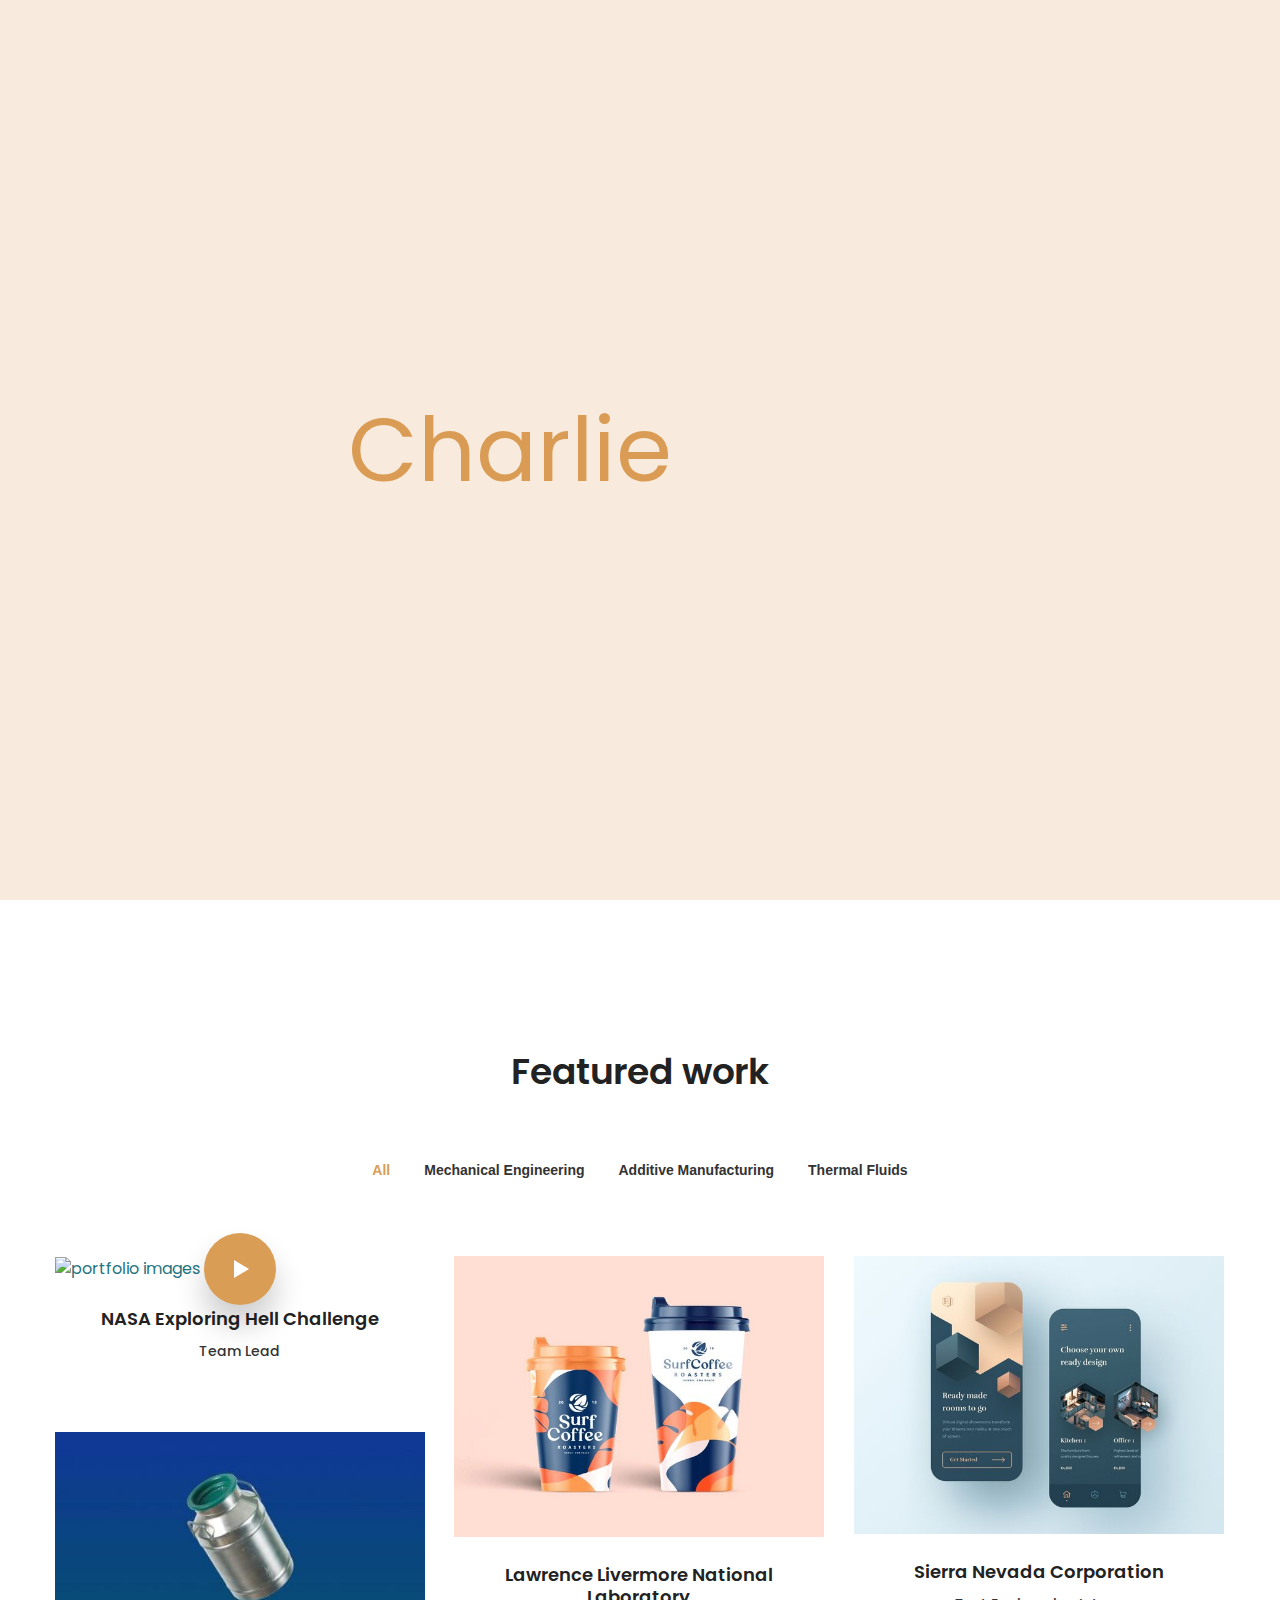
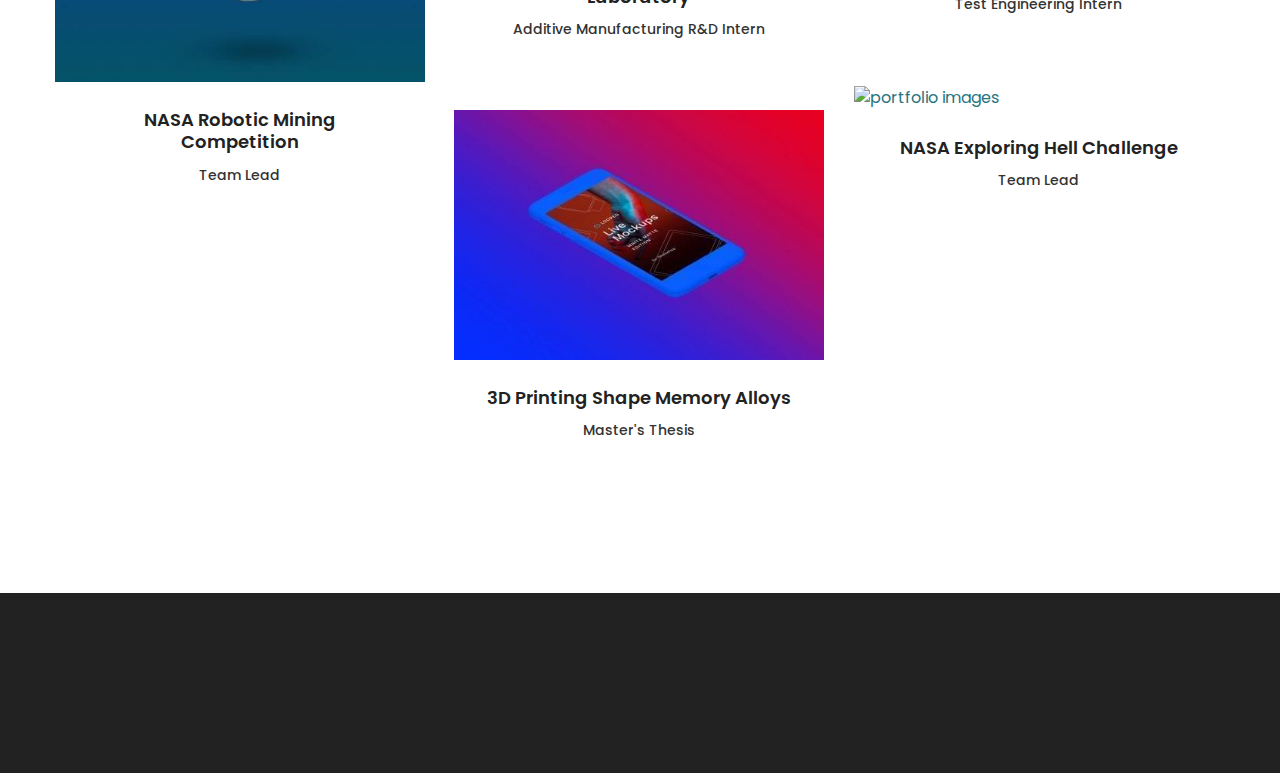
==== index.html @ 4f5d6d0c "imgs" ====
<!DOCTYPE html>
<html class="no-js" lang="en">
<head>
	<meta charset="utf-8">
	<meta content="ie=edge" http-equiv="x-ua-compatible">
	<!-- Title -->
	<title> Charlie Fuller Portfolio</title>
	<meta content="Currently seeking engineering opportunities beginning January 2021." name="description">
	<meta content="width=device-width, initial-scale=1, shrink-to-fit=no" name="viewport">
	<!-- Favicon -->
	<link href="img/cf_wt_blogo_846_icon.ico" rel="shortcut icon" type="image/x-icon">
	<link href="img/icon.png" rel="apple-touch-icon">
	<!-- Plugins -->
	<link href="css/bootstrap.min.css" rel="stylesheet">
	<link href="css/plugins.css" rel="stylesheet">
	<!-- Style Css -->
	<link href="style.css" rel="stylesheet">
	<!-- Custom Styles -->
	<link href="css/custom.css" rel="stylesheet">
</head>

	<!-- Body Note: Change color, font, background by incrementing classes; 
		template-color-44(max), template-font-8(max), bg_color--44(max) -->
			 
<body class="home template-color-37 template-font-1">
	<!-- Wrapper -->
	<div class="wrapper" id="wrapper">
		<!-- Header -->
		<header class="br_header header-default header-transparent header-bar position-from--top light-logo--version haeder-fixed-width haeder-fixed-150 headroom--sticky header-mega-menu clearfix">
			<div class="container-fluid">
				<div class="row">
					<div class="col-12">
						<div class="header__wrapper">
							<!-- Header Left -->
							<div class="header-left">
							</div><!-- Mainmenu Wrap -->
							<!-- Header Right -->
							<div class="header-right">
							</div>
						</div>
					</div>
				</div>
			</div>
		</header><!--// Header -->

		<!-- Page Content -->
		<main class="page-content">
			<!-- Start Slider -->
			<div class="bently-slider-area" id="slider">
				<div class="fullscreen-slider-activation slick-dot-vertical-center">
					<div class="bently-element-carousel" data-slick-options='{ "spaceBetween": 0, "slidesToShow": 1, "slidesToScroll": 1, "arrows": false, "infinite": true, "dots": true }' data-slick-responsive='[ {"breakpoint":768, "settings": {"slidesToShow": 1}}, {"breakpoint":577, "settings": {"slidesToShow": 1}}, {"breakpoint":481, "settings": {"slidesToShow": 1}} ]'>
						<!-- Start Single Slider -->
						<div class="slide-portfolio-single fullscreen d-flex align-items-center bg_image--12" data-overlay="2">
							<div class="content text-center resume-slider-content">
								<h1 class="heading heading-h1 text-white"><span class="theme-color">Charlie</span> Fuller</h1>
							</div>
						</div>
						<!-- End Single Slider -->
					</div>
				</div>
			</div>
			<!-- End Slider -->
  			<!-- Start About us -->
			<!-- <div class="bently-what-do-area ptb--160 ptb-md--80 ptb-sm--60 bg_color--1">
				<div class="container">
					<div class="row">
						<div class="col-lg-10 offset-lg-2">
							<div class="bently-section-title wow move-up animate" style="visibility: visible; opacity: 0; animation-name: moveVertical;">
								<h5 class="heading heading-h5 yellow-color-2">About Us</h5>
								<div class="title-separator w--80 color-red"></div>
								<h3 class="heading heading-h3 line-height-1-42">Spreading love<br>
								into every businesses</h3>
							</div>
						</div>
					</div>
					<div class="row mt--20 mt_sm--5 mt_md--5">
						<div class="col-lg-4 offset-lg-2">
							<div class="what-do mt--40">
								<div class="content">
									<h5 class="heading heading-h5 yellow-color-2 wow move-up animate" style="visibility: visible; opacity: 0; animation-name: moveVertical;">Responsive design</h5>
									<div class="bkseparator--20"></div>
									<p class="bk_pra wow move-up animate" style="visibility: visible; opacity: 0; animation-name: moveVertical;">Lorem ipsum dolor sit amet, consectetur adipiscing elit. Morbi et arcu at quam hendrerit semper nec quis felis. Suspendisse ut viverra ipsum, ut lobortis est. </p>
								</div>
							</div>
						</div>
						<div class="col-lg-4 offset-lg-1">
							<div class="what-do mt--40">
								<div class="content">
									<h5 class="heading heading-h5 yellow-color-2 wow move-up animate" style="visibility: visible; opacity: 0; animation-name: moveVertical;">Unique designs</h5>
									<div class="bkseparator--20"></div>
									<p class="bk_pra wow move-up animate" style="visibility: visible; opacity: 0; animation-name: moveVertical;">Lorem ipsum dolor sit amet, consectetur adipiscing elit. Morbi et arcu at quam hendrerit semper nec quis felis. Suspendisse ut viverra ipsum, ut lobortis est. </p>
								</div>
							</div>
						</div>
					</div>
				</div>
			</div> -->
			<!-- End About us -->
			
			<!-- Start Portfolio -->
			<div class="bk-portfolio-with-caption-area pt--150 pt_md--80 pt_sm--60 pb--80 pb_md--50 pb_sm--30 bg_color--1 poss_relative bk-masonary-wrapper">
				<div class="container">
					<div class="row">
						<div class="col-lg-12">
							<div class="bently-section-title text-center mb--60">
								<h3 class="heading heading-h3">Featured work</h3>
							</div>
						</div>
					</div>
					<div class="row">
						<div class="col-lg-12">
							<div class="messonry-button text-center mb--70">
								<button class="is-checked" data-filter="*"><span class="filter-text">All</span><span class="filter-counter">6</span></button> <button data-filter=".cat--1"><span class="filter-text">Mechanical Engineering</span> <span class="filter-counter">3</span></button> <button data-filter=".cat--2"><span class="filter-text">Additive Manufacturing</span> <span class="filter-counter">2</span></button> <button data-filter=".cat--3"><span class="filter-text">Thermal Fluids</span> <span class="filter-counter">4</span></button>
							</div>
						</div>
					</div>
					<div class="row">
						<div class="col-lg-12">
							<div class="portfolio-grid-metro6 mesonry-list" style="position: relative; height: 803.906px;">
								<div class="resizer" style="position: absolute; left: 0%; top: 0px;"></div><!-- Start Single Portfolio -->
								<div class="portfolio-33-33 cat--1 cat--4" style="position: absolute; left: 0%; top: 0px;">
									<div class="portfolio with-caption">
										<div class="thumb video-with-thumb">
											<a href="portfolio-details.html"><img alt="portfolio images" src="img/portfolio/caption-10.jpg"></a> 
											<!-- Start Single Popup -->
											<div class="video-btn position--center">
												<a class="play__btn" href="https://www.youtube.com/watch?v=ppd2tZZ_DbY">
												<div class="video-icon yellow-color-2"></div></a>
											</div>
											<!-- End Single Popup -->
										</div>
										<div class="caption-bottom text-center">
											<div class="info">
												<h5 class="heading heading-h5"><a href="portfolio-details.html">NASA Exploring Hell Challenge</a></h5>
												<p class="bk_pra">Team Lead</p>
											</div>
										</div>
									</div>
								</div>
								<!-- End Single Portfolio -->
								<!-- Start Single Portfolio -->
								<div class="portfolio-33-33 cat--2 cat--4" style="position: absolute; left: 33.25%; top: 0px;">
									<div class="portfolio with-caption">
										<div class="thumb">
											<a href="portfolio-details.html"><img alt="portfolio images" src="img/portfolio/caption-2.jpg"></a>
										</div>
										<div class="caption-bottom text-center">
											<div class="info">
												<h5 class="heading heading-h5"><a href="portfolio-details.html">Lawrence Livermore National Laboratory</a></h5>
												<p class="bk_pra">Additive Manufacturing R&D Intern</p>
											</div>
										</div>
									</div>
								</div>
								<!-- End Single Portfolio -->
								<!-- Start Single Portfolio -->
								<div class="portfolio-33-33 cat--1 cat--3" style="position: absolute; left: 66.5833%; top: 0px;">
									<div class="portfolio with-caption">
										<div class="thumb">
											<a href="portfolio-details.html"><img alt="portfolio images" src="img/portfolio/caption-3.jpg"></a>
										</div>
										<div class="caption-bottom text-center">
											<div class="info">
												<h5 class="heading heading-h5"><a href="portfolio-details.html">Sierra Nevada Corporation</a></h5>
												<p class="bk_pra">Test Engineering Intern</p>
											</div>
										</div>
									</div>
								</div>
								<!-- End Single Portfolio -->
								<!-- Start Single Portfolio -->
								<div class="portfolio-33-33 cat--1 cat--3 cat--4" style="position: absolute; left: 0%; top: 401px;">
									<div class="portfolio with-caption">
										<div class="thumb video-with-thumb">
											<a href="portfolio-details.html"><img alt="portfolio images" src="img/portfolio/caption-4.jpg"></a> 
										</div>
										<div class="caption-bottom text-center">
											<div class="info">
												<h5 class="heading heading-h5"><a href="portfolio-details.html">NASA Robotic Mining Competition</a></h5>
												<p class="bk_pra">Team Lead</p>
											</div>
										</div>
									</div>
								</div>
								<!-- End Single Portfolio -->
								<!-- Start Single Portfolio -->
								<div class="portfolio-33-33 cat--2 cat--3 cat--4" style="position: absolute; left: 33.25%; top: 401px;">
									<div class="portfolio with-caption">
										<div class="thumb">
											<a href="portfolio-details.html"><img alt="portfolio images" src="img/portfolio/caption-10.jpg"></a>
										</div>
										<div class="caption-bottom text-center">
											<div class="info">
												<h5 class="heading heading-h5"><a href="portfolio-details.html">NASA Exploring Hell Challenge</a></h5>
												<p class="bk_pra">Team Lead</p>
											</div>
										</div>
									</div>
								</div>
								<!-- End Single Portfolio -->
								<!-- Start Single Portfolio -->
								<div class="portfolio-33-33 cat--3 cat--4" style="position: absolute; left: 66.5833%; top: 401px;">
									<div class="portfolio with-caption">
										<div class="thumb">
											<a href="portfolio-details.html"><img alt="portfolio images" src="img/portfolio/caption-6.jpg"></a>
										</div>
										<div class="caption-bottom text-center">
											<div class="info">
												<h5 class="heading heading-h5"><a href="portfolio-details.html">3D Printing Shape Memory Alloys</a></h5>
												<p class="bk_pra">Master's Thesis</p>
											</div>
										</div>
									</div>
								</div>
								<!-- End Single Portfolio -->
							</div>
						</div>
					</div>
				</div>
			</div>
			<!-- End Portfolio -->
			
		</main>
		<!--// Page Content -->
		<!-- Footer -->
		<footer class="page-footer bg_color--7 pl--150 pr--150 pl_lg--30 pr_lg--30 pl_md--30 pr_md--30 pl_sm--5 pr_sm--5" id="bk-footer">
			<!-- Start Footer Top Area -->
			<div class="bk-footer-inner pt--150 pb--30 pt_sm--100">
				<div class="container">
					<div class="row">
					</div>
				</div>
			</div><!-- Start Footer Top Area -->
		</footer><!--// Footer -->
	</div><!--// Wrapper -->
	<!-- Js Files -->
	<script src="js/vendor/modernizr-3.6.0.min.js">
	</script> 
	<script src="js/vendor/jquery.min.js">
	</script> 
	<script src="js/popper.min.js">
	</script> 
	<script src="js/bootstrap.min.js">
	</script> 
	<script src="js/plugins.js">
	</script> 
	<script src="js/main.js">
	</script> 
</body>
</html>
---- css/plugins.css ----
/*********************************************************************************

	Template Name: Template Full Name Here
	Description: A perfect template to build beautiful and unique medical websites. It comes with nice and clean design.
	Version: 1.0

	Note: This is plugins css.

**********************************************************************************/


@import '../fonts/fontawesome-free/css/all.css';
@import 'meanmenu.css';
@import 'slick.min.css';
@import 'ionicons.css';
@import 'cerebrisans.css';
@import 'comic_sans_ms.css';
@import 'lauis.css';
@import 'swiper.css';
@import 'linea-font.css';
@import 'count-flip.css';
@import 'animation.css';
@import 'lightbox.css';
@import 'justify.css';
@import 'animated-text.css';
@import 'jquery-ui.css';
@import 'plyr.css';
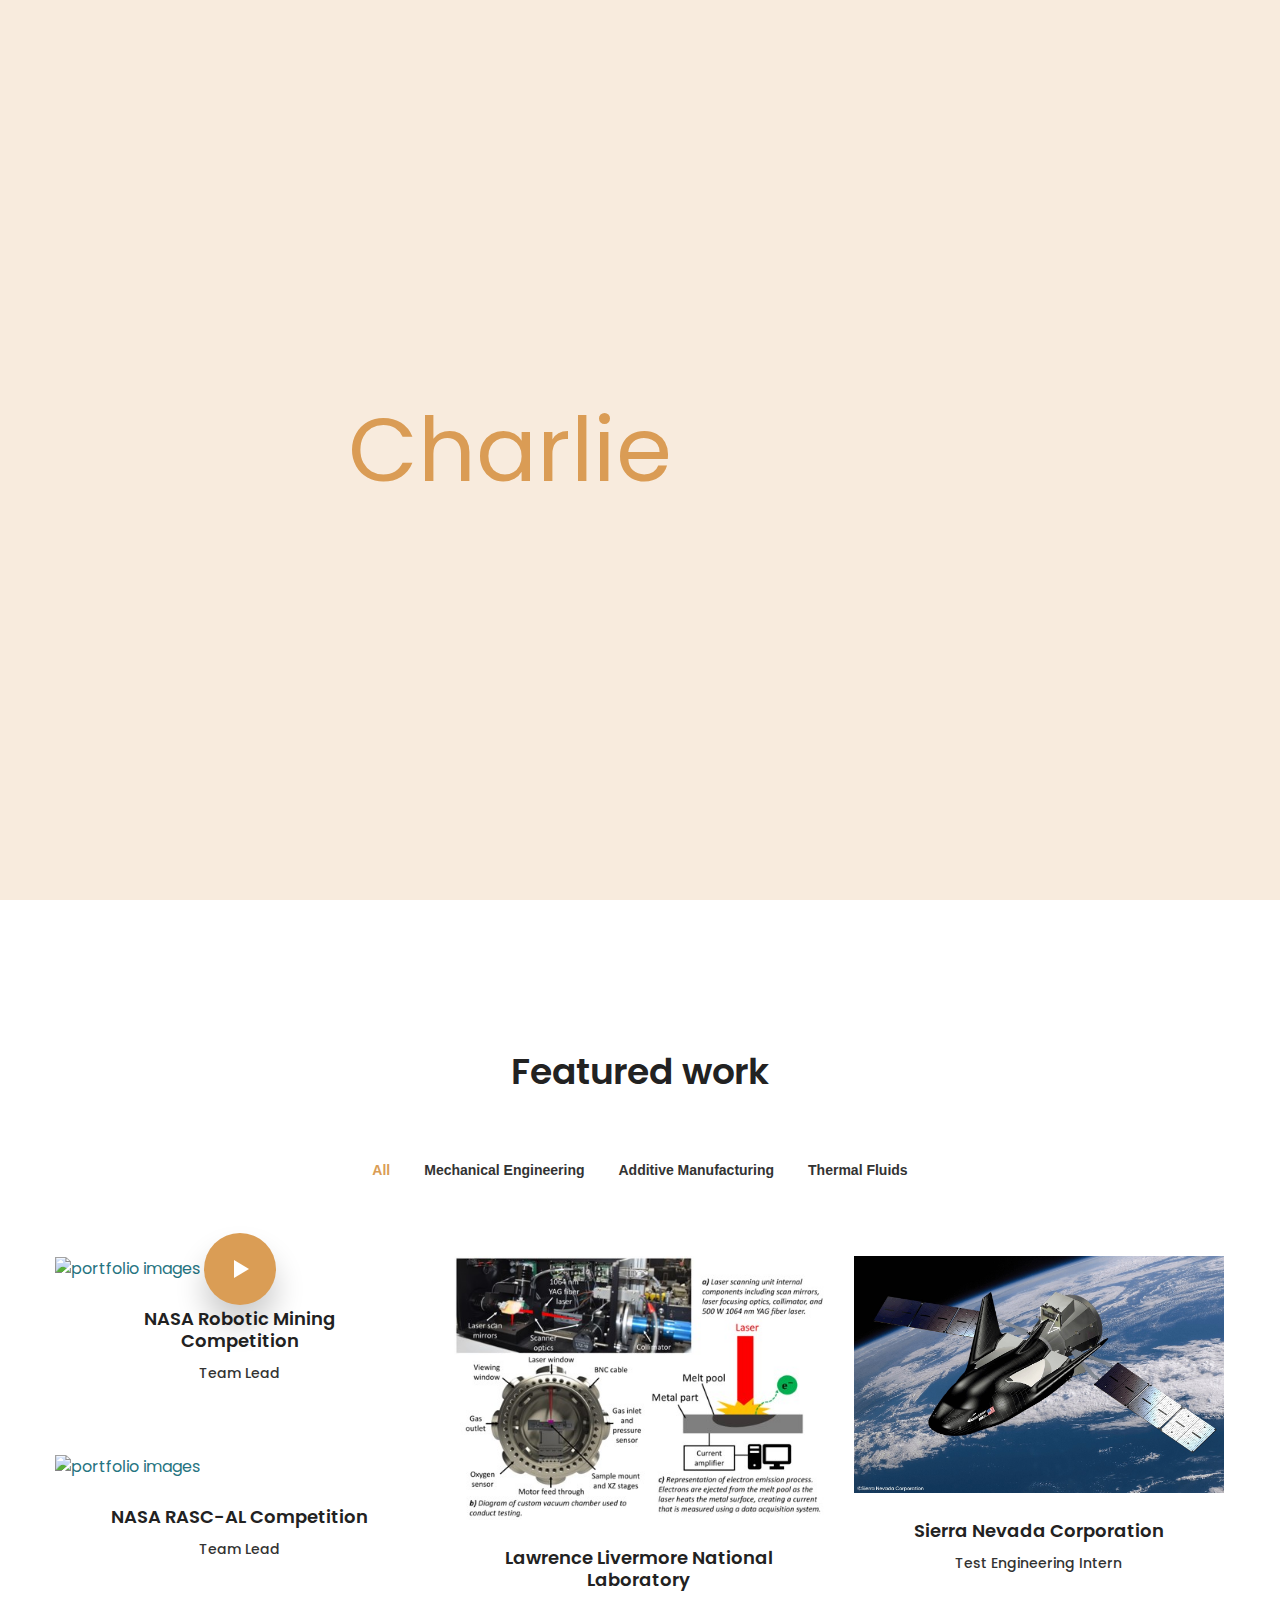
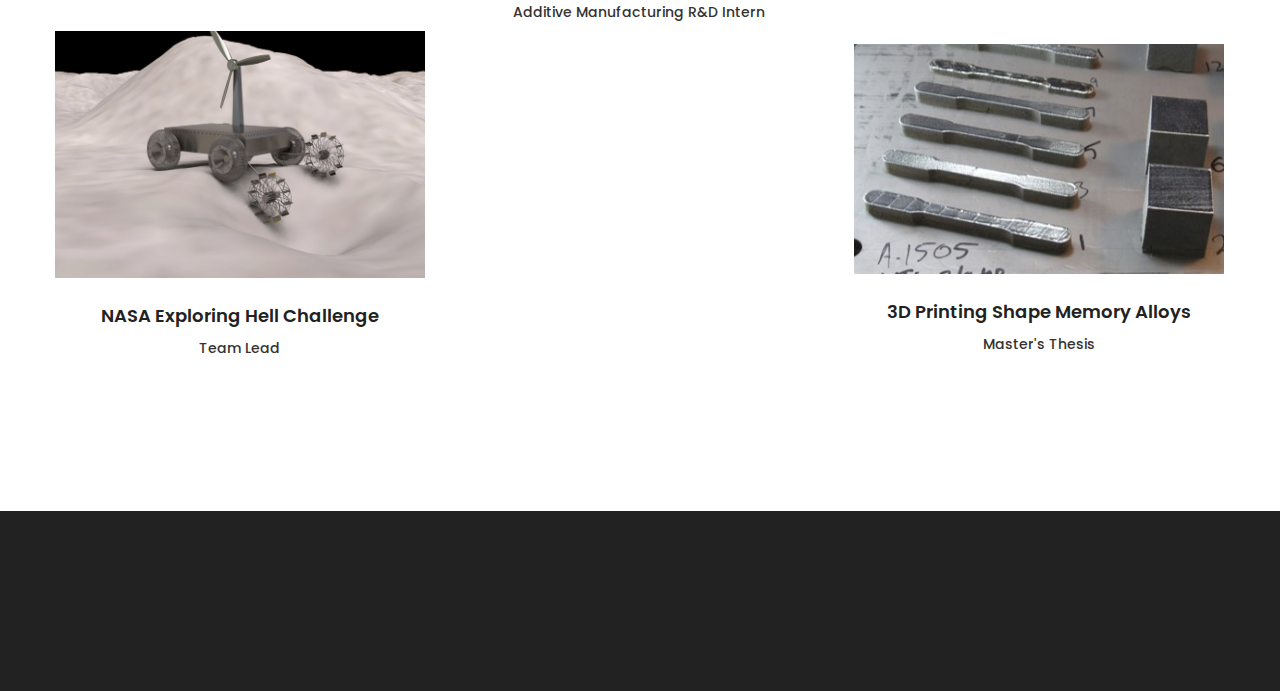
==== commit a20b2cba: "images" ====
--- a/index.html
+++ b/index.html
@@ -50,7 +50,7 @@
 				<div class="fullscreen-slider-activation slick-dot-vertical-center">
 					<div class="bently-element-carousel" data-slick-options='{ "spaceBetween": 0, "slidesToShow": 1, "slidesToScroll": 1, "arrows": false, "infinite": true, "dots": true }' data-slick-responsive='[ {"breakpoint":768, "settings": {"slidesToShow": 1}}, {"breakpoint":577, "settings": {"slidesToShow": 1}}, {"breakpoint":481, "settings": {"slidesToShow": 1}} ]'>
 						<!-- Start Single Slider -->
-						<div class="slide-portfolio-single fullscreen d-flex align-items-center bg_image--12" data-overlay="2">
+						<div class="slide-portfolio-single fullscreen d-flex align-items-center bg_image--11" data-overlay="2">
 							<div class="content text-center resume-slider-content">
 								<h1 class="heading heading-h1 text-white"><span class="theme-color">Charlie</span> Fuller</h1>
 							</div>
@@ -121,7 +121,7 @@
 								<div class="portfolio-33-33 cat--1 cat--4" style="position: absolute; left: 0%; top: 0px;">
 									<div class="portfolio with-caption">
 										<div class="thumb video-with-thumb">
-											<a href="portfolio-details.html"><img alt="portfolio images" src="img/portfolio/caption-10.jpg"></a> 
+											<a href="portfolio-details.html"><img alt="portfolio images" src="img/portfolio/caption-12.jpg"></a> 
 											<!-- Start Single Popup -->
 											<div class="video-btn position--center">
 												<a class="play__btn" href="https://www.youtube.com/watch?v=ppd2tZZ_DbY">
@@ -131,6 +131,66 @@
 										</div>
 										<div class="caption-bottom text-center">
 											<div class="info">
+												<h5 class="heading heading-h5"><a href="portfolio-details.html">NASA Robotic Mining Competition</a></h5>
+												<p class="bk_pra">Team Lead</p>
+											</div>
+										</div>
+									</div>
+								</div>
+								<!-- End Single Portfolio -->
+								<!-- Start Single Portfolio -->
+								<div class="portfolio-33-33 cat--2 cat--4" style="position: absolute; left: 33.25%; top: 0px;">
+									<div class="portfolio with-caption">
+										<div class="thumb">
+											<a href="portfolio-details.html"><img alt="portfolio images" src="img/portfolio/caption-20.jpg"></a>
+										</div>
+										<div class="caption-bottom text-center">
+											<div class="info">
+												<h5 class="heading heading-h5"><a href="portfolio-details.html">Lawrence Livermore National Laboratory</a></h5>
+												<p class="bk_pra">Additive Manufacturing R&D Intern</p>
+											</div>
+										</div>
+									</div>
+								</div>
+								<!-- End Single Portfolio -->
+								<!-- Start Single Portfolio -->
+								<div class="portfolio-33-33 cat--1 cat--3" style="position: absolute; left: 66.5833%; top: 0px;">
+									<div class="portfolio with-caption">
+										<div class="thumb">
+											<a href="portfolio-details.html"><img alt="portfolio images" src="img/portfolio/caption-21.jpg"></a>
+										</div>
+										<div class="caption-bottom text-center">
+											<div class="info">
+												<h5 class="heading heading-h5"><a href="portfolio-details.html">Sierra Nevada Corporation</a></h5>
+												<p class="bk_pra">Test Engineering Intern</p>
+											</div>
+										</div>
+									</div>
+								</div>
+								<!-- End Single Portfolio -->
+								<!-- Start Single Portfolio -->
+								<div class="portfolio-33-33 cat--1 cat--3 cat--4" style="position: absolute; left: 0%; top: 401px;">
+									<div class="portfolio with-caption">
+										<div class="thumb video-with-thumb">
+											<a href="portfolio-details.html"><img alt="portfolio images" src="img/portfolio/caption-11.jpg"></a> 
+										</div>
+										<div class="caption-bottom text-center">
+											<div class="info">
+												<h5 class="heading heading-h5"><a href="portfolio-details.html">NASA RASC-AL Competition</a></h5>
+												<p class="bk_pra">Team Lead</p>
+											</div>
+										</div>
+									</div>
+								</div>
+								<!-- End Single Portfolio -->
+								<!-- Start Single Portfolio -->
+								<div class="portfolio-33-33 cat--2 cat--3 cat--4" style="position: absolute; left: 33.25%; top: 401px;">
+									<div class="portfolio with-caption">
+										<div class="thumb">
+											<a href="portfolio-details.html"><img alt="portfolio images" src="img/portfolio/caption-10.jpg"></a>
+										</div>
+										<div class="caption-bottom text-center">
+											<div class="info">
 												<h5 class="heading heading-h5"><a href="portfolio-details.html">NASA Exploring Hell Challenge</a></h5>
 												<p class="bk_pra">Team Lead</p>
 											</div>
@@ -139,70 +199,10 @@
 								</div>
 								<!-- End Single Portfolio -->
 								<!-- Start Single Portfolio -->
-								<div class="portfolio-33-33 cat--2 cat--4" style="position: absolute; left: 33.25%; top: 0px;">
-									<div class="portfolio with-caption">
-										<div class="thumb">
-											<a href="portfolio-details.html"><img alt="portfolio images" src="img/portfolio/caption-2.jpg"></a>
-										</div>
-										<div class="caption-bottom text-center">
-											<div class="info">
-												<h5 class="heading heading-h5"><a href="portfolio-details.html">Lawrence Livermore National Laboratory</a></h5>
-												<p class="bk_pra">Additive Manufacturing R&D Intern</p>
-											</div>
-										</div>
-									</div>
-								</div>
-								<!-- End Single Portfolio -->
-								<!-- Start Single Portfolio -->
-								<div class="portfolio-33-33 cat--1 cat--3" style="position: absolute; left: 66.5833%; top: 0px;">
-									<div class="portfolio with-caption">
-										<div class="thumb">
-											<a href="portfolio-details.html"><img alt="portfolio images" src="img/portfolio/caption-3.jpg"></a>
-										</div>
-										<div class="caption-bottom text-center">
-											<div class="info">
-												<h5 class="heading heading-h5"><a href="portfolio-details.html">Sierra Nevada Corporation</a></h5>
-												<p class="bk_pra">Test Engineering Intern</p>
-											</div>
-										</div>
-									</div>
-								</div>
-								<!-- End Single Portfolio -->
-								<!-- Start Single Portfolio -->
-								<div class="portfolio-33-33 cat--1 cat--3 cat--4" style="position: absolute; left: 0%; top: 401px;">
-									<div class="portfolio with-caption">
-										<div class="thumb video-with-thumb">
-											<a href="portfolio-details.html"><img alt="portfolio images" src="img/portfolio/caption-4.jpg"></a> 
-										</div>
-										<div class="caption-bottom text-center">
-											<div class="info">
-												<h5 class="heading heading-h5"><a href="portfolio-details.html">NASA Robotic Mining Competition</a></h5>
-												<p class="bk_pra">Team Lead</p>
-											</div>
-										</div>
-									</div>
-								</div>
-								<!-- End Single Portfolio -->
-								<!-- Start Single Portfolio -->
-								<div class="portfolio-33-33 cat--2 cat--3 cat--4" style="position: absolute; left: 33.25%; top: 401px;">
-									<div class="portfolio with-caption">
-										<div class="thumb">
-											<a href="portfolio-details.html"><img alt="portfolio images" src="img/portfolio/caption-10.jpg"></a>
-										</div>
-										<div class="caption-bottom text-center">
-											<div class="info">
-												<h5 class="heading heading-h5"><a href="portfolio-details.html">NASA Exploring Hell Challenge</a></h5>
-												<p class="bk_pra">Team Lead</p>
-											</div>
-										</div>
-									</div>
-								</div>
-								<!-- End Single Portfolio -->
-								<!-- Start Single Portfolio -->
 								<div class="portfolio-33-33 cat--3 cat--4" style="position: absolute; left: 66.5833%; top: 401px;">
 									<div class="portfolio with-caption">
 										<div class="thumb">
-											<a href="portfolio-details.html"><img alt="portfolio images" src="img/portfolio/caption-6.jpg"></a>
+											<a href="portfolio-details.html"><img alt="portfolio images" src="img/portfolio/caption-17.jpg"></a>
 										</div>
 										<div class="caption-bottom text-center">
 											<div class="info">
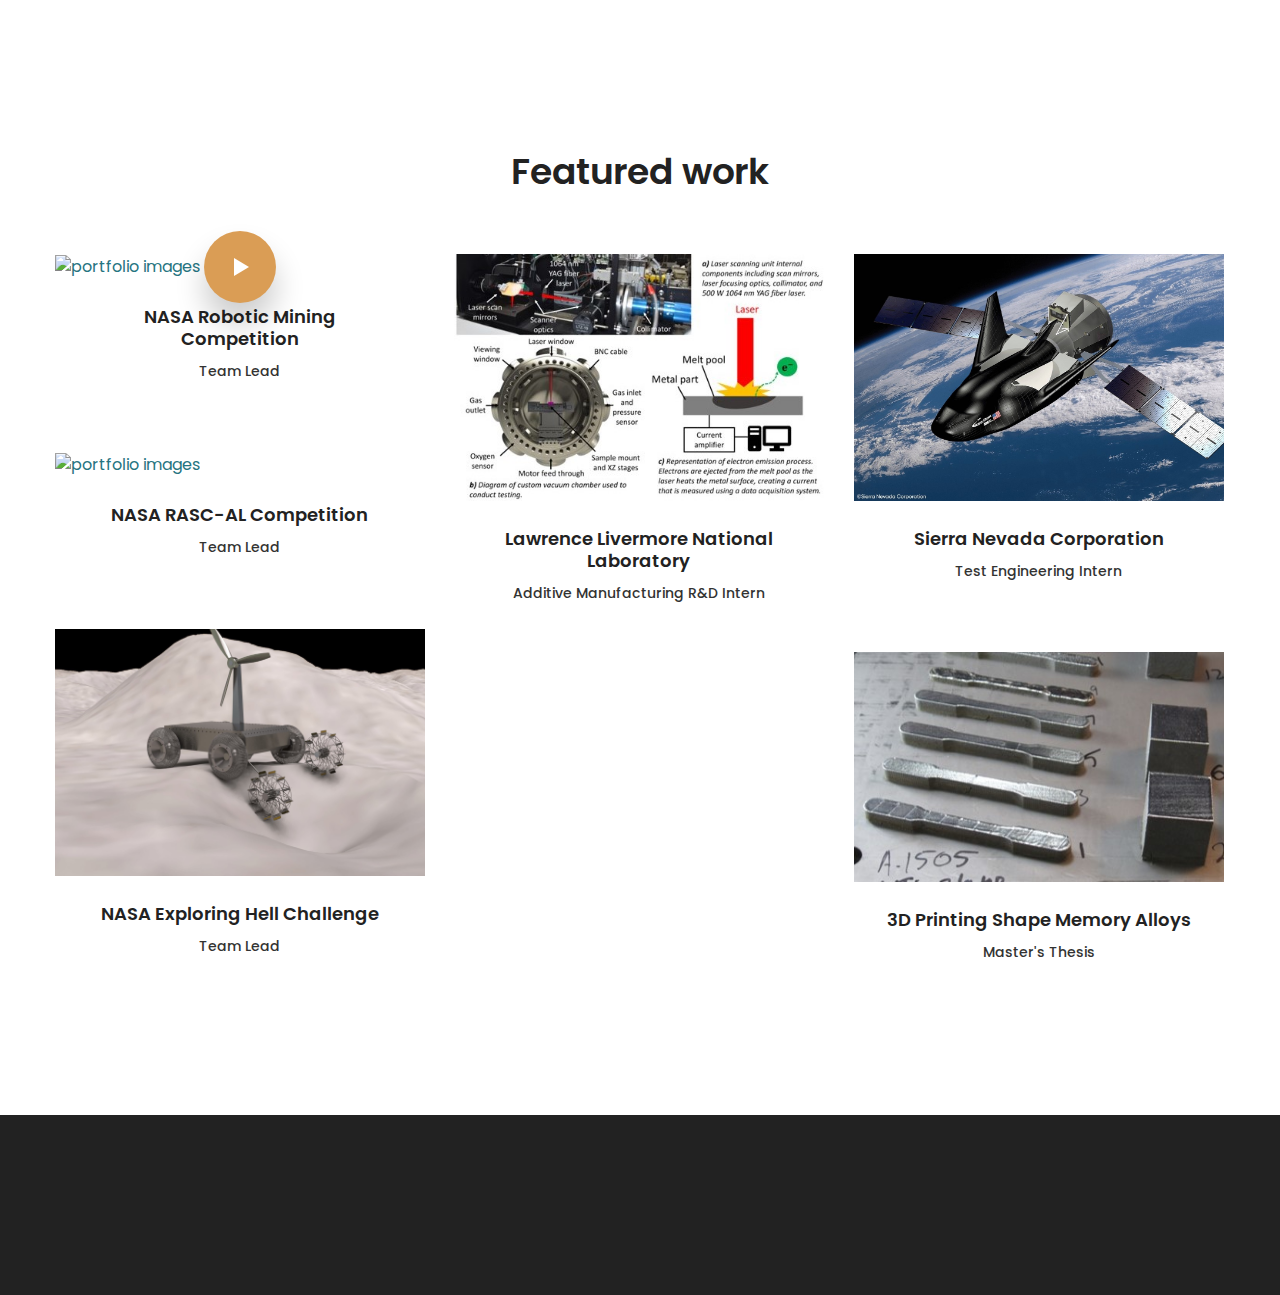
==== commit c4edf3cc: "Update index.html" ====
--- a/index.html
+++ b/index.html
@@ -46,19 +46,6 @@
 		<!-- Page Content -->
 		<main class="page-content">
 			<!-- Start Slider -->
-			<div class="bently-slider-area" id="slider">
-				<div class="fullscreen-slider-activation slick-dot-vertical-center">
-					<div class="bently-element-carousel" data-slick-options='{ "spaceBetween": 0, "slidesToShow": 1, "slidesToScroll": 1, "arrows": false, "infinite": true, "dots": true }' data-slick-responsive='[ {"breakpoint":768, "settings": {"slidesToShow": 1}}, {"breakpoint":577, "settings": {"slidesToShow": 1}}, {"breakpoint":481, "settings": {"slidesToShow": 1}} ]'>
-						<!-- Start Single Slider -->
-						<div class="slide-portfolio-single fullscreen d-flex align-items-center bg_image--11" data-overlay="2">
-							<div class="content text-center resume-slider-content">
-								<h1 class="heading heading-h1 text-white"><span class="theme-color">Charlie</span> Fuller</h1>
-							</div>
-						</div>
-						<!-- End Single Slider -->
-					</div>
-				</div>
-			</div>
 			<!-- End Slider -->
   			<!-- Start About us -->
 			<!-- <div class="bently-what-do-area ptb--160 ptb-md--80 ptb-sm--60 bg_color--1">
@@ -104,13 +91,6 @@
 						<div class="col-lg-12">
 							<div class="bently-section-title text-center mb--60">
 								<h3 class="heading heading-h3">Featured work</h3>
-							</div>
-						</div>
-					</div>
-					<div class="row">
-						<div class="col-lg-12">
-							<div class="messonry-button text-center mb--70">
-								<button class="is-checked" data-filter="*"><span class="filter-text">All</span><span class="filter-counter">6</span></button> <button data-filter=".cat--1"><span class="filter-text">Mechanical Engineering</span> <span class="filter-counter">3</span></button> <button data-filter=".cat--2"><span class="filter-text">Additive Manufacturing</span> <span class="filter-counter">2</span></button> <button data-filter=".cat--3"><span class="filter-text">Thermal Fluids</span> <span class="filter-counter">4</span></button>
 							</div>
 						</div>
 					</div>
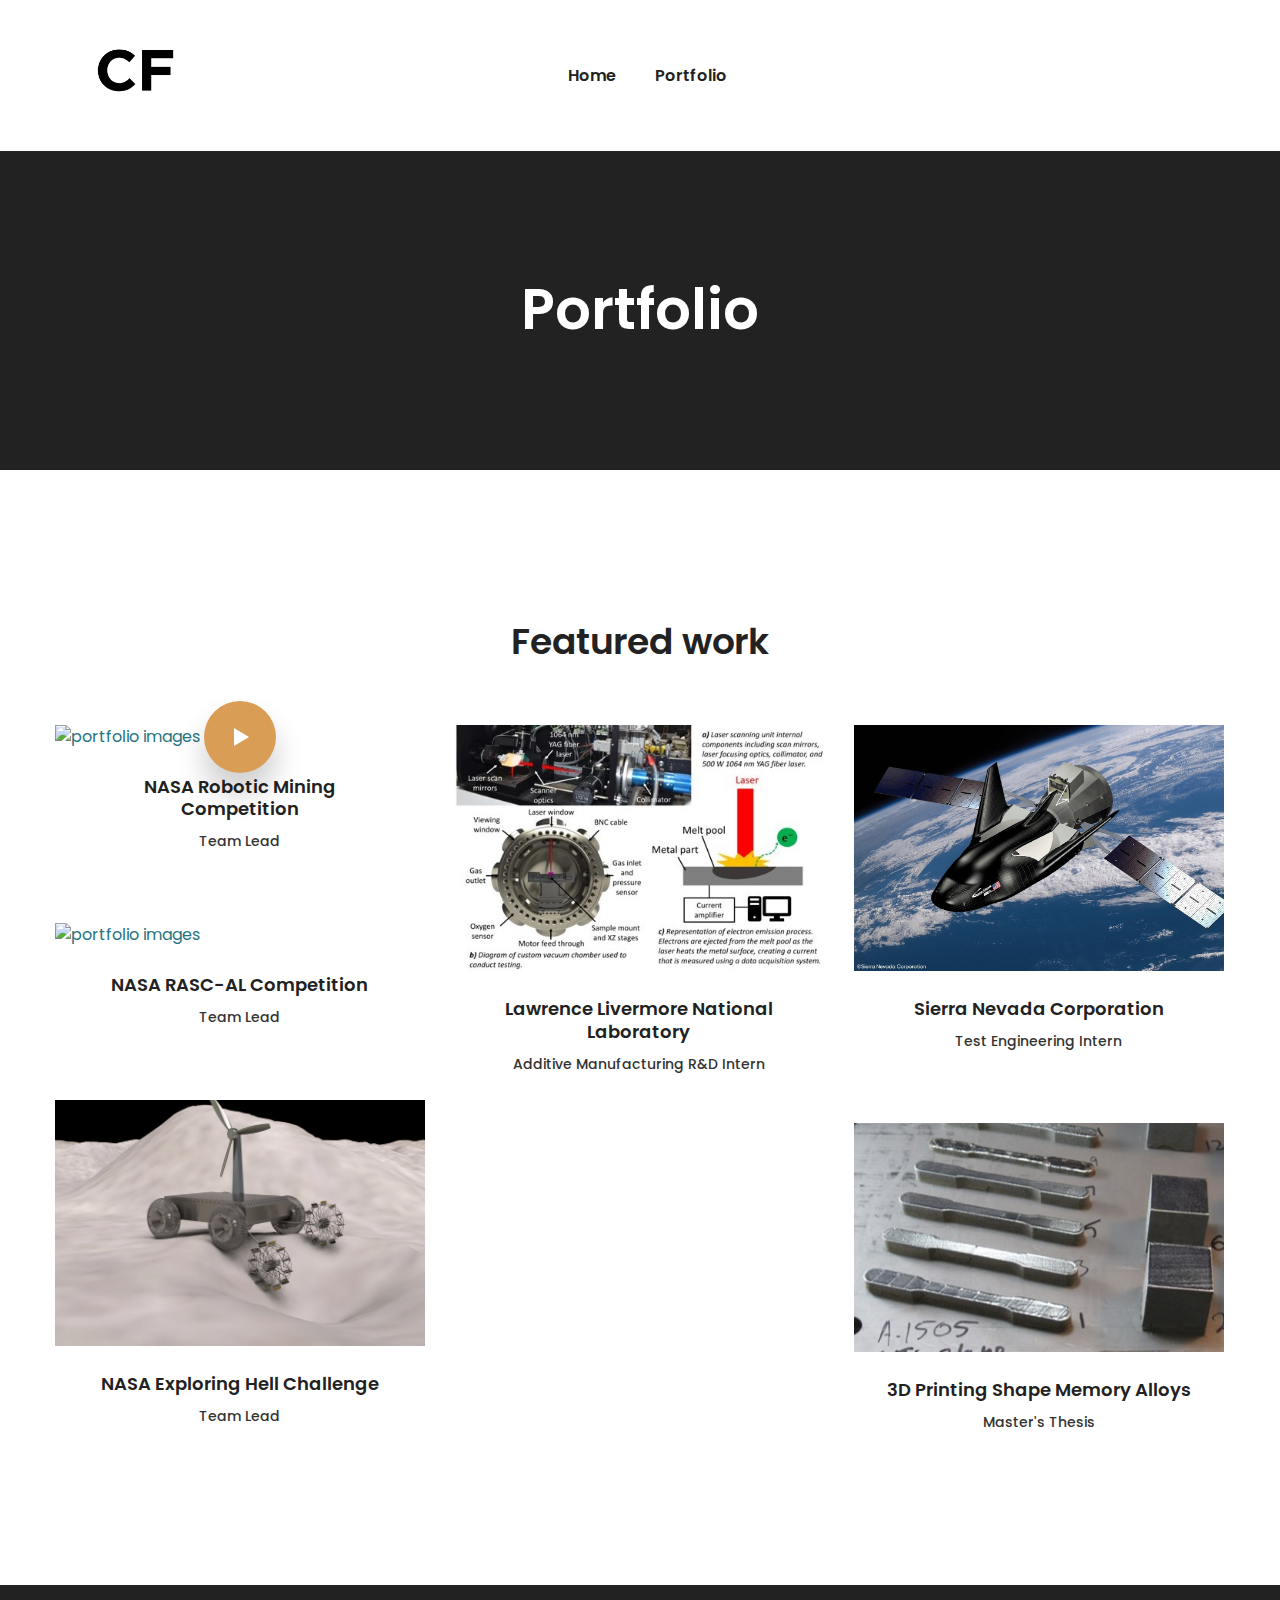
==== commit e4105678: "Update index.html" ====
--- a/index.html
+++ b/index.html
@@ -83,6 +83,56 @@
 				</div>
 			</div> -->
 			<!-- End About us -->
+
+		<!-- Header -->
+        <header class="br_header header-default position-from--top black-logo--version haeder-fixed-width haeder-fixed-150 headroom--sticky header-mega-menu clearfix">
+            <div class="container-fluid">
+                <div class="row">
+                    <div class="col-12">
+                        <div class="header__wrapper mr--0">
+                            <!-- Header Left -->
+                            <div class="header-left">
+                                <div class="logo">
+                                    <a href="index.html">
+                                        <img src="img/logo/cf-bk-blogo.png" alt="bently Images">
+                                    </a>
+                                </div>
+                            </div>
+                            <!-- Mainmenu Wrap -->
+                            <div class="mainmenu-wrapper d-none d-lg-block">
+                                <nav class="page_nav">
+                                    <ul class="mainmenu">
+                                        <li class="lavel-1"><a href="index.html"><span>Home</span></a></li>
+                                        <li class="lavel-1"><a href="portfolio.html"><span>Portfolio</span></a></li>
+                                    </ul>
+                                </nav>
+                            </div>
+                            <!-- Header Right -->
+                            <div class="header-right">
+                            </div>
+                        </div>
+                    </div>
+                </div>
+            </div>
+        </header>
+        <!--// Header -->
+
+  
+        <!-- Start Breadcaump Area -->
+        <div class="breadcaump-area bg_color--7 ptb--120 pt_lg--100 pt_md--70 pt_sm--70 pb--70 breadcaump-title-bar breadcaump-title-white">
+            <div class="container">
+                <div class="row">
+                    <div class="col-lg-12">
+                        <div class="breadcaump-inner text-center">
+                            <h1 class="heading heading-h1">Portfolio</h1>
+                            <div class="breadcrumb-insite">
+                            </div>
+                        </div>
+                    </div>
+                </div>
+            </div>
+        </div>
+        <!-- End Breadcaump Area -->
 			
 			<!-- Start Portfolio -->
 			<div class="bk-portfolio-with-caption-area pt--150 pt_md--80 pt_sm--60 pb--80 pb_md--50 pb_sm--30 bg_color--1 poss_relative bk-masonary-wrapper">
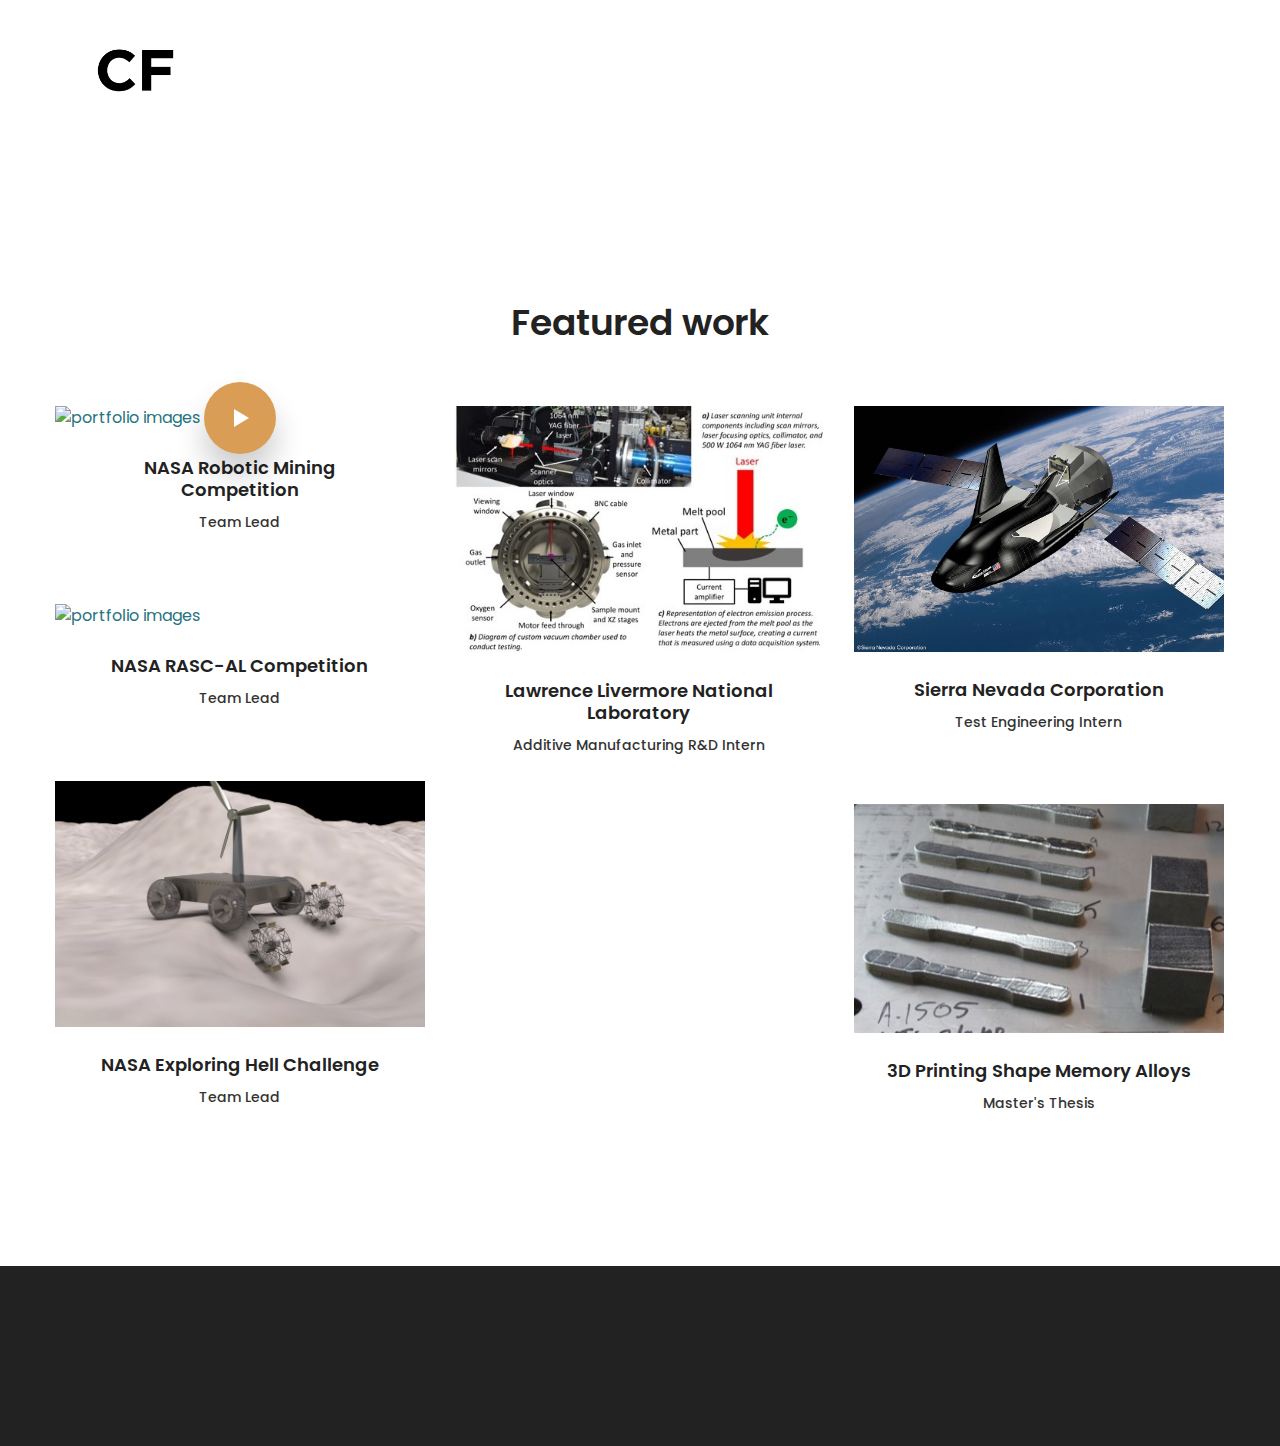
==== commit c2dc3d6e: "Update index.html" ====
--- a/index.html
+++ b/index.html
@@ -102,8 +102,6 @@
                             <div class="mainmenu-wrapper d-none d-lg-block">
                                 <nav class="page_nav">
                                     <ul class="mainmenu">
-                                        <li class="lavel-1"><a href="index.html"><span>Home</span></a></li>
-                                        <li class="lavel-1"><a href="portfolio.html"><span>Portfolio</span></a></li>
                                     </ul>
                                 </nav>
                             </div>
@@ -116,23 +114,6 @@
             </div>
         </header>
         <!--// Header -->
-
-  
-        <!-- Start Breadcaump Area -->
-        <div class="breadcaump-area bg_color--7 ptb--120 pt_lg--100 pt_md--70 pt_sm--70 pb--70 breadcaump-title-bar breadcaump-title-white">
-            <div class="container">
-                <div class="row">
-                    <div class="col-lg-12">
-                        <div class="breadcaump-inner text-center">
-                            <h1 class="heading heading-h1">Portfolio</h1>
-                            <div class="breadcrumb-insite">
-                            </div>
-                        </div>
-                    </div>
-                </div>
-            </div>
-        </div>
-        <!-- End Breadcaump Area -->
 			
 			<!-- Start Portfolio -->
 			<div class="bk-portfolio-with-caption-area pt--150 pt_md--80 pt_sm--60 pb--80 pb_md--50 pb_sm--30 bg_color--1 poss_relative bk-masonary-wrapper">
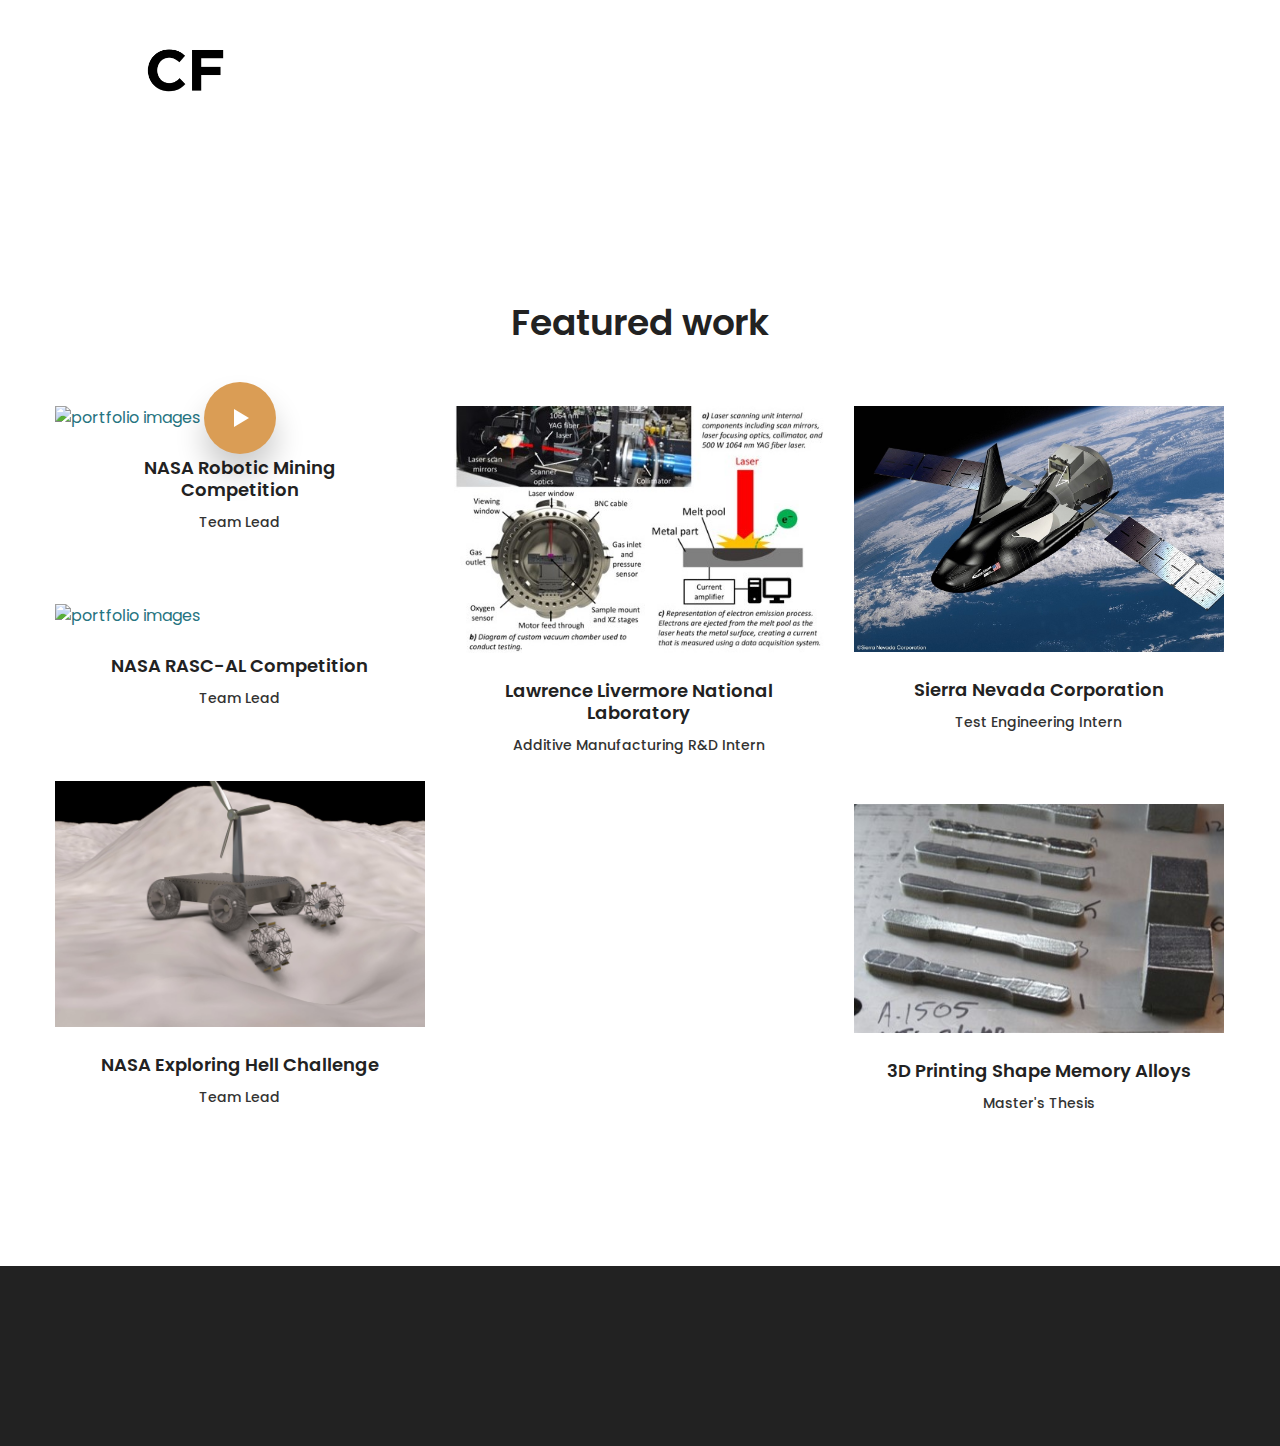
==== commit 860bf642: "Update index.html" ====
--- a/index.html
+++ b/index.html
@@ -45,47 +45,9 @@
 
 		<!-- Page Content -->
 		<main class="page-content">
-			<!-- Start Slider -->
-			<!-- End Slider -->
-  			<!-- Start About us -->
-			<!-- <div class="bently-what-do-area ptb--160 ptb-md--80 ptb-sm--60 bg_color--1">
-				<div class="container">
-					<div class="row">
-						<div class="col-lg-10 offset-lg-2">
-							<div class="bently-section-title wow move-up animate" style="visibility: visible; opacity: 0; animation-name: moveVertical;">
-								<h5 class="heading heading-h5 yellow-color-2">About Us</h5>
-								<div class="title-separator w--80 color-red"></div>
-								<h3 class="heading heading-h3 line-height-1-42">Spreading love<br>
-								into every businesses</h3>
-							</div>
-						</div>
-					</div>
-					<div class="row mt--20 mt_sm--5 mt_md--5">
-						<div class="col-lg-4 offset-lg-2">
-							<div class="what-do mt--40">
-								<div class="content">
-									<h5 class="heading heading-h5 yellow-color-2 wow move-up animate" style="visibility: visible; opacity: 0; animation-name: moveVertical;">Responsive design</h5>
-									<div class="bkseparator--20"></div>
-									<p class="bk_pra wow move-up animate" style="visibility: visible; opacity: 0; animation-name: moveVertical;">Lorem ipsum dolor sit amet, consectetur adipiscing elit. Morbi et arcu at quam hendrerit semper nec quis felis. Suspendisse ut viverra ipsum, ut lobortis est. </p>
-								</div>
-							</div>
-						</div>
-						<div class="col-lg-4 offset-lg-1">
-							<div class="what-do mt--40">
-								<div class="content">
-									<h5 class="heading heading-h5 yellow-color-2 wow move-up animate" style="visibility: visible; opacity: 0; animation-name: moveVertical;">Unique designs</h5>
-									<div class="bkseparator--20"></div>
-									<p class="bk_pra wow move-up animate" style="visibility: visible; opacity: 0; animation-name: moveVertical;">Lorem ipsum dolor sit amet, consectetur adipiscing elit. Morbi et arcu at quam hendrerit semper nec quis felis. Suspendisse ut viverra ipsum, ut lobortis est. </p>
-								</div>
-							</div>
-						</div>
-					</div>
-				</div>
-			</div> -->
-			<!-- End About us -->
 
 		<!-- Header -->
-        <header class="br_header header-default position-from--top black-logo--version haeder-fixed-width haeder-fixed-150 headroom--sticky header-mega-menu clearfix">
+        <header class="br_header header-default position-from--top black-logo--version haeder-fixed-width haeder-fixed-100 headroom--sticky header-mega-menu clearfix">
             <div class="container-fluid">
                 <div class="row">
                     <div class="col-12">
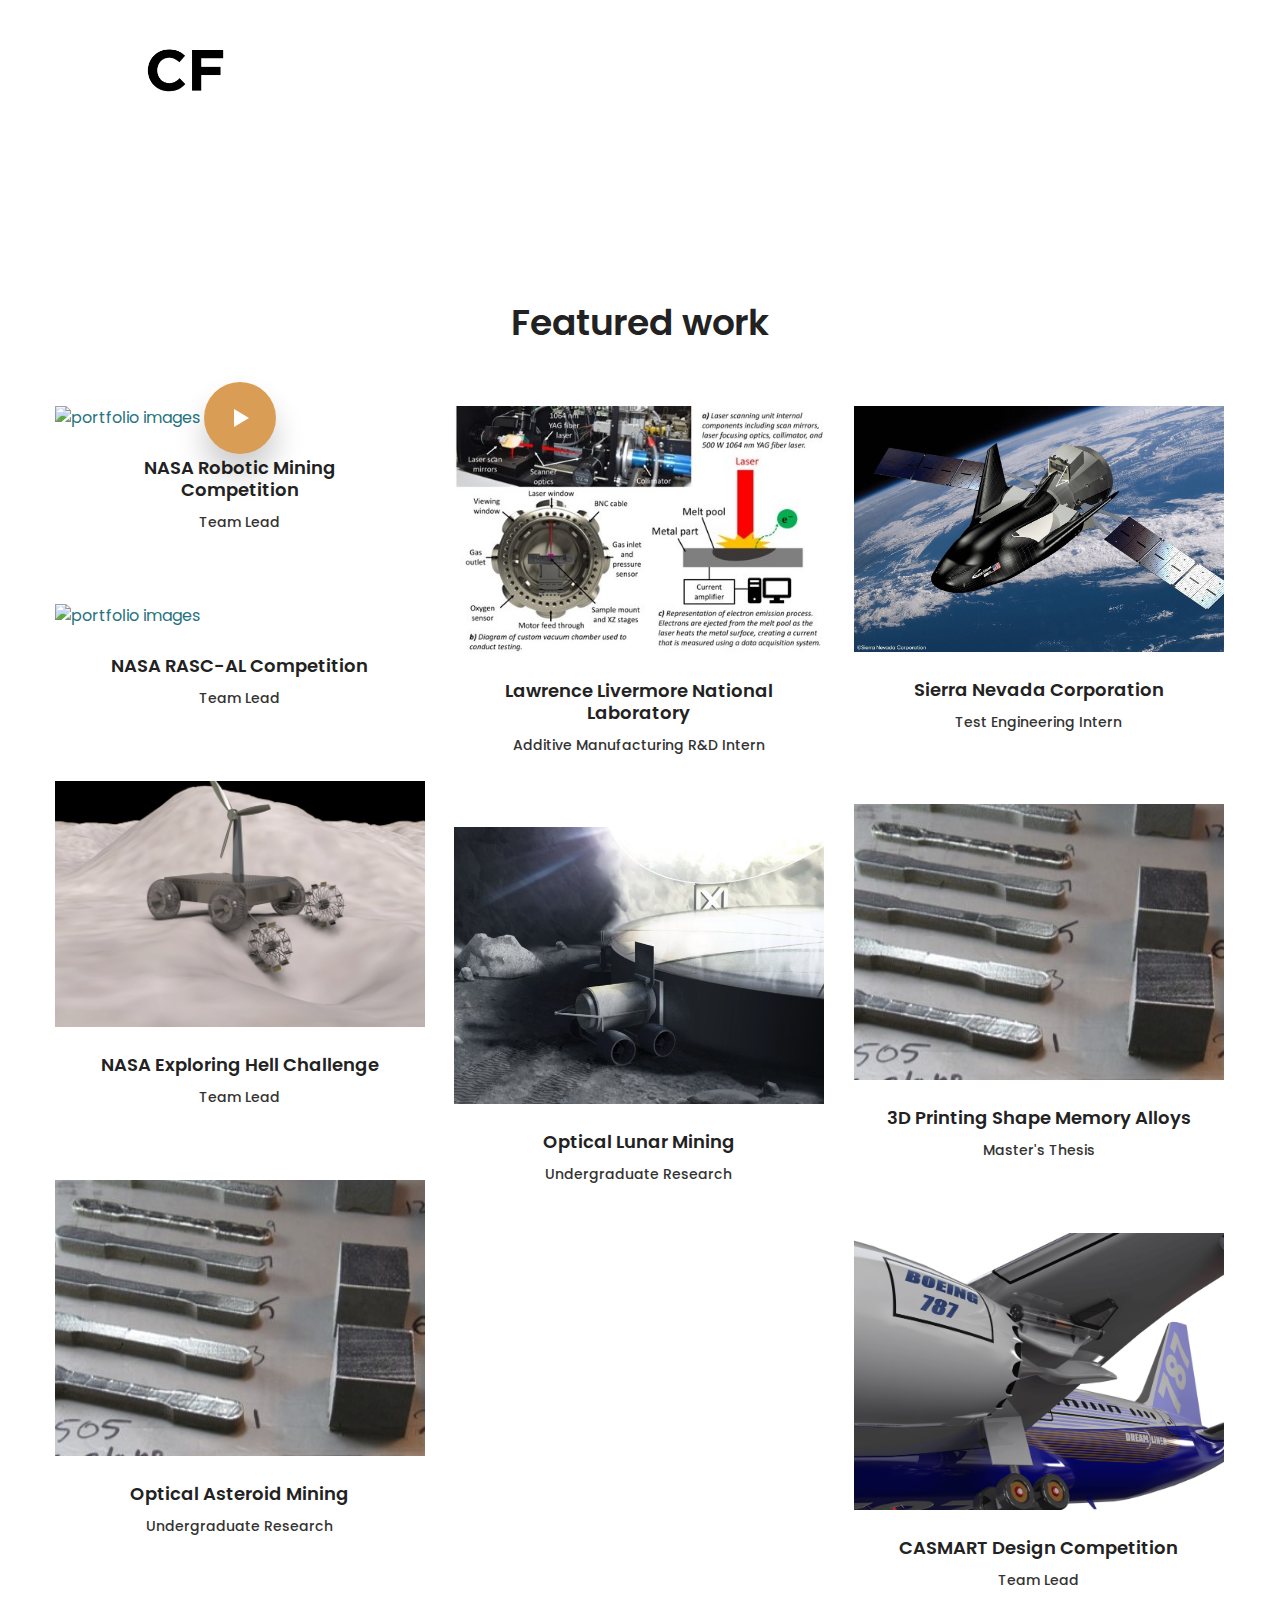
==== commit f4978693: "Many edits" ====
--- a/index.html
+++ b/index.html
@@ -94,7 +94,7 @@
 								<div class="portfolio-33-33 cat--1 cat--4" style="position: absolute; left: 0%; top: 0px;">
 									<div class="portfolio with-caption">
 										<div class="thumb video-with-thumb">
-											<a href="portfolio-details.html"><img alt="portfolio images" src="img/portfolio/caption-12.jpg"></a> 
+											<a href="rmc.html"><img alt="portfolio images" src="img/portfolio/caption-12.jpg"></a> 
 											<!-- Start Single Popup -->
 											<div class="video-btn position--center">
 												<a class="play__btn" href="https://www.youtube.com/watch?v=ppd2tZZ_DbY">
@@ -104,7 +104,7 @@
 										</div>
 										<div class="caption-bottom text-center">
 											<div class="info">
-												<h5 class="heading heading-h5"><a href="portfolio-details.html">NASA Robotic Mining Competition</a></h5>
+												<h5 class="heading heading-h5"><a href="rmc.html">NASA Robotic Mining Competition</a></h5>
 												<p class="bk_pra">Team Lead</p>
 											</div>
 										</div>
@@ -130,11 +130,11 @@
 								<div class="portfolio-33-33 cat--1 cat--3" style="position: absolute; left: 66.5833%; top: 0px;">
 									<div class="portfolio with-caption">
 										<div class="thumb">
-											<a href="portfolio-details.html"><img alt="portfolio images" src="img/portfolio/caption-21.jpg"></a>
-										</div>
-										<div class="caption-bottom text-center">
-											<div class="info">
-												<h5 class="heading heading-h5"><a href="portfolio-details.html">Sierra Nevada Corporation</a></h5>
+											<a href="snc.html"><img alt="portfolio images" src="img/portfolio/caption-21.jpg"></a>
+										</div>
+										<div class="caption-bottom text-center">
+											<div class="info">
+												<h5 class="heading heading-h5"><a href="snc.html">Sierra Nevada Corporation</a></h5>
 												<p class="bk_pra">Test Engineering Intern</p>
 											</div>
 										</div>
@@ -181,6 +181,51 @@
 											<div class="info">
 												<h5 class="heading heading-h5"><a href="portfolio-details.html">3D Printing Shape Memory Alloys</a></h5>
 												<p class="bk_pra">Master's Thesis</p>
+											</div>
+										</div>
+									</div>
+								</div>
+								<!-- End Single Portfolio -->
+								<!-- Start Single Portfolio -->
+								<div class="portfolio-33-33 cat--3 cat--4" style="position: absolute; left: 66.5833%; top: 401px;">
+									<div class="portfolio with-caption">
+										<div class="thumb">
+											<a href="portfolio-details.html"><img alt="portfolio images" src="img/portfolio/caption-15.jpg"></a>
+										</div>
+										<div class="caption-bottom text-center">
+											<div class="info">
+												<h5 class="heading heading-h5"><a href="portfolio-details.html">Optical Lunar Mining</a></h5>
+												<p class="bk_pra">Undergraduate Research</p>
+											</div>
+										</div>
+									</div>
+								</div>
+								<!-- End Single Portfolio -->
+								<!-- Start Single Portfolio -->
+								<div class="portfolio-33-33 cat--3 cat--4" style="position: absolute; left: 66.5833%; top: 401px;">
+									<div class="portfolio with-caption">
+										<div class="thumb">
+											<a href="portfolio-details.html"><img alt="portfolio images" src="img/portfolio/caption-17.jpg"></a>
+										</div>
+										<div class="caption-bottom text-center">
+											<div class="info">
+												<h5 class="heading heading-h5"><a href="portfolio-details.html">Optical Asteroid Mining</a></h5>
+												<p class="bk_pra">Undergraduate Research</p>
+											</div>
+										</div>
+									</div>
+								</div>
+								<!-- End Single Portfolio -->
+								<!-- Start Single Portfolio -->
+								<div class="portfolio-33-33 cat--3 cat--4" style="position: absolute; left: 66.5833%; top: 401px;">
+									<div class="portfolio with-caption">
+										<div class="thumb">
+											<a href="portfolio-details.html"><img alt="portfolio images" src="img/portfolio/caption-23.jpg"></a>
+										</div>
+										<div class="caption-bottom text-center">
+											<div class="info">
+												<h5 class="heading heading-h5"><a href="portfolio-details.html">CASMART Design Competition</a></h5>
+												<p class="bk_pra">Team Lead</p>
 											</div>
 										</div>
 									</div>
